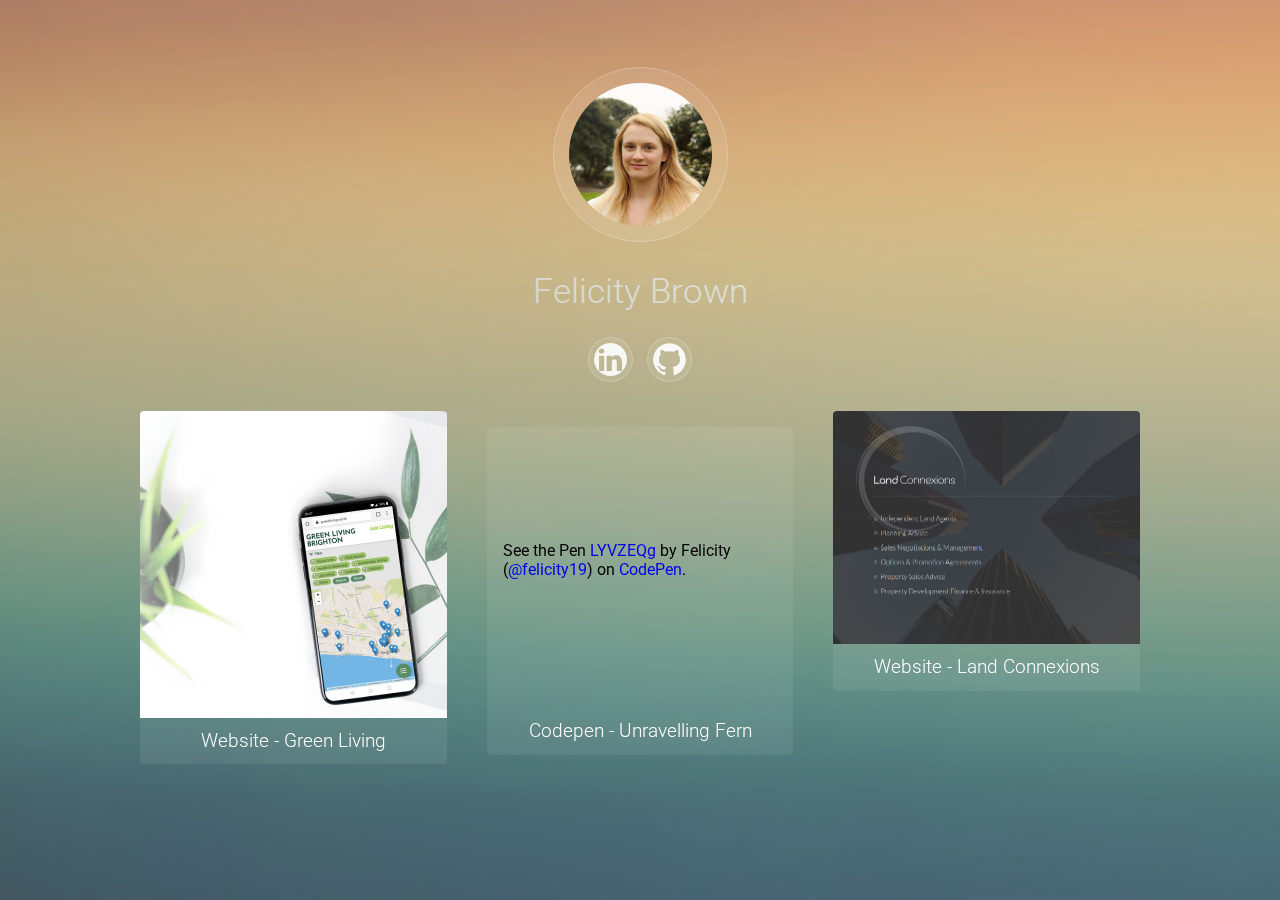
==== index.html @ b1ffee3f "first commit" ====
<!DOCTYPE html>
<html>
  <head>
    <title>Felicity Brown</title>
    <link rel="stylesheet" href="style.css">
    <link href="https://fonts.googleapis.com/css?family=Roboto:100,300,400&display=swap" rel="stylesheet">  
    <meta name="viewport" content="width=device-width, initial-scale=1.0, maximum-scale=1.0, user-scalable=no"/>

  </head>
  <body>
      <div id="background"></div>
      <div id="container">
        <header class="header">
          <span class="profilepicture">
            <img src="media/felicity1.jpg">
          </span>  
          <h1>Felicity Brown</h1>
          <ul class="icons">
            <li><a href="https://www.linkedin.com/in/felicity-brown-fb19/"><img src="media/linkedin.svg"></a></li>
            <li><a href="https://github.com/FelicityBrown"><img src="media/github.svg"></a></li>
          </ul>
      </header>
      <section class="main">
        <section class="thumbnails">
          <div>
            <a href="https://greenliving.earth/">
              <div class="card">
                <img src="media/greenliving.jpeg">
                <h3>Website - Green Living</h3>
              </div>
            </a>
          </div>
          <div>
            <div class="card">
              <p class="codepen" data-height="500" data-theme-id="dark" data-default-tab="result" data-user="felicity19" data-slug-hash="LYVZEQg" style="height: 265px; box-sizing: border-box; display: flex; align-items: center; justify-content: center; border: 0; margin: 1em 0; padding: 1em;" data-pen-title="LYVZEQg">
                <span>See the Pen <a href="https://codepen.io/felicity19/pen/LYVZEQg">
                LYVZEQg</a> by Felicity  (<a href="https://codepen.io/felicity19">@felicity19</a>)
                on <a href="https://codepen.io">CodePen</a>.</span>
              </p>
              <script async src="https://static.codepen.io/assets/embed/ei.js"></script>
              <a href="https://codepen.io/felicity19/pen/LYVZEQg">
                <h3>Codepen - Unravelling Fern</h3>
              </a>
            </div>
          </div>
          <div>
            <a href="https://landconnexions.co.uk/">
              <div class="card">
                <img src="media/landconnexions.jpeg">
                <h3>Website - Land Connexions</h3>
              </div>
            </a>
          </div>
        </section>
      </section>  

      </div> 
  </body>
</html>
---- style.css ----
html {
    box-sizing: border-box;
    height: 100%;
  }
  *,
  *:before,
  *:after {
    box-sizing: inherit;
  }

body {
    font-family: 'Roboto', sans-serif;
    background: darkgoldenrod;
}

#background { 
    background-image: url(media/water3.jpg);
    background-size: cover;
    /* background-position: 0 25%; */
    height: 100vh;
    width: 100%;
    position: fixed;
    top: 0;
    left: 0;
    opacity: 0.7;
}

#container {
    margin: 0 auto;
    max-width: 1000px;
}

.profilepicture {
    margin: 10px;
}

.profilepicture img {
    margin: 0 auto;
    margin-top: 40px;
    height: 175px;
    border-radius: 100%;
    display: block;
    opacity: 0.95;
    padding: 15px;
    border: solid 1px rgba(255, 255, 255, 0.25);
    background-color:rgba(255, 255, 255, 0.095);
}

h1 {
    color: white;
    min-height: 40px;
    display: block;
    text-align: center;
    font-size: 35px;
    font-weight: 300;
    margin: 10px;
}

ul.icons {
    cursor: pointer;
    list-style: none;
    padding-left: 0;
    text-align: center;
    margin: 20px;
}

ul.icons li {
    display: inline-block;
}

ul.icons img {
    height: 45px;
    border-radius: 100%;
    border: solid 1px rgba(255, 255, 255, 0.25);
    background-color:rgba(255, 255, 255, 0.095);
    padding: 5px;
    margin: 5px;
    opacity: 0.9;
}

.main {
    display: block;
}

.thumbnails {
    display: flex;
    flex-direction: row;
    position: relative;
    margin: 0 0 40px -40px;
}

.thumbnails > div {
    margin-left: 40px;
    width: 33.3%;
}

.thumbnails .card {
    border-radius: 4px;
    background-color: rgba(255, 255, 255, 0.075);
}

.thumbnails .card:hover {
    background-color:rgba(255, 255, 255, 0.25);
    box-shadow: inset 0 0 0 1px rgba(255, 255, 255, 0.25), 0 0 0.5em 0 #FF6382;
    cursor: pointer;
}

.thumbnails img {
    width: 100%;
    border-top-left-radius: 4px;
    border-top-right-radius: 4px; 
    vertical-align: bottom;
}

.thumbnails iframe {
    border-top-left-radius: 4px;
    border-top-right-radius: 4px;   
}

.thumbnails h3 {
    color: #ffffff;
    font-weight: 300;
    line-height: 2.5;
    margin: 0;
    text-align: center;
}

.thumbnails a {
    text-decoration: none;
}

.embed-footer {
    background: rgba(0,0,0,0.075);
}

@media only screen and (max-width: 1100px) {
    #background {
        /* background-position: 0 0; */
    }
}

@media only screen and (max-width: 480px) {
    .thumbnails {
        display: block;
        margin: 0;
    }
    .thumbnails > div {
        width: 100%;
        padding: 20px;
        margin: 0;
    }
}
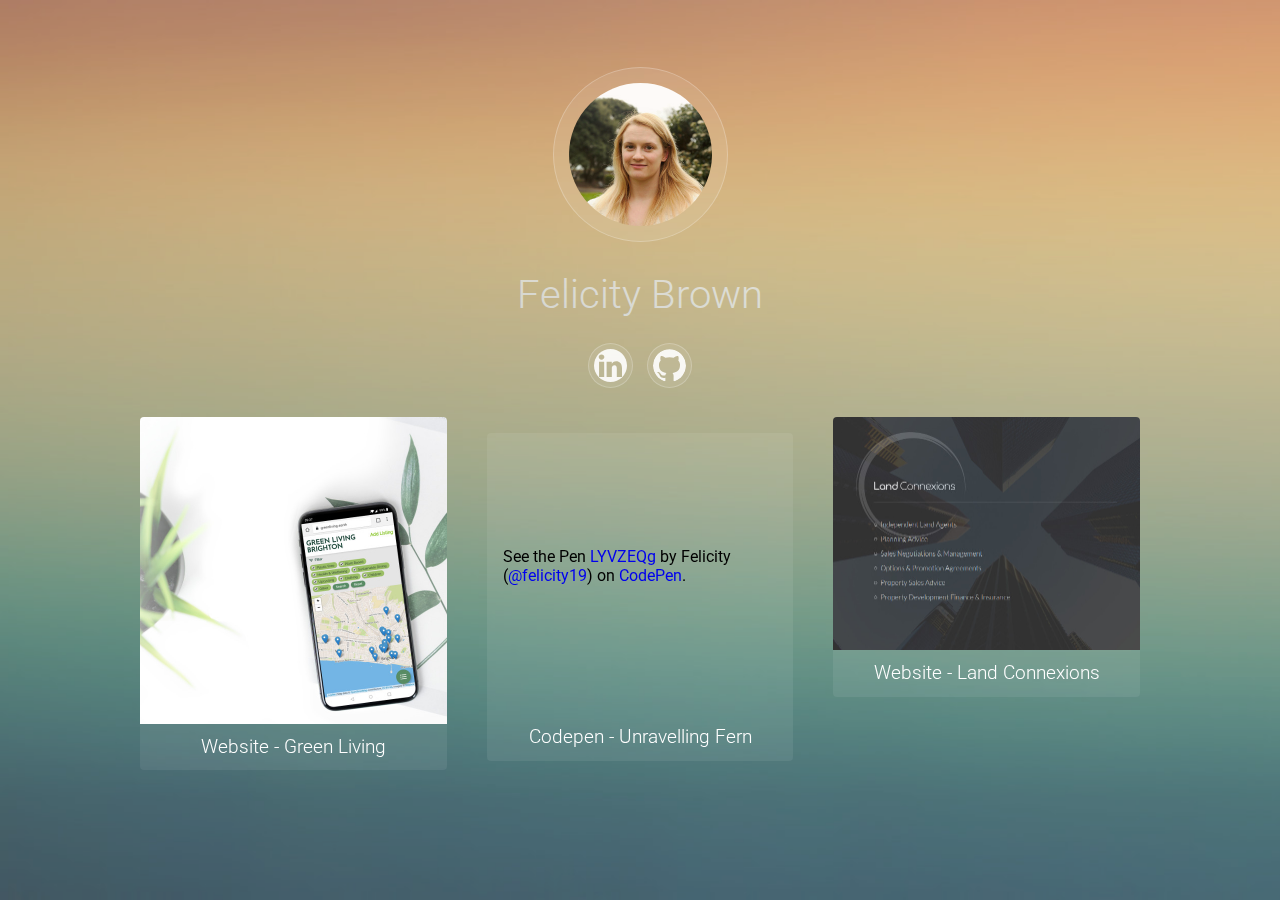
==== commit f598605c: "meta description added" ====
--- a/index.html
+++ b/index.html
@@ -5,6 +5,7 @@
     <link rel="stylesheet" href="style.css">
     <link href="https://fonts.googleapis.com/css?family=Roboto:100,300,400&display=swap" rel="stylesheet">  
     <meta name="viewport" content="width=device-width, initial-scale=1.0, maximum-scale=1.0, user-scalable=no"/>
+    <meta name="description" content="A collection of my recent coding projects."/>
 
   </head>
   <body>
--- a/style.css
+++ b/style.css
@@ -51,7 +51,7 @@
     min-height: 40px;
     display: block;
     text-align: center;
-    font-size: 35px;
+    font-size: 40px;
     font-weight: 300;
     margin: 10px;
 }
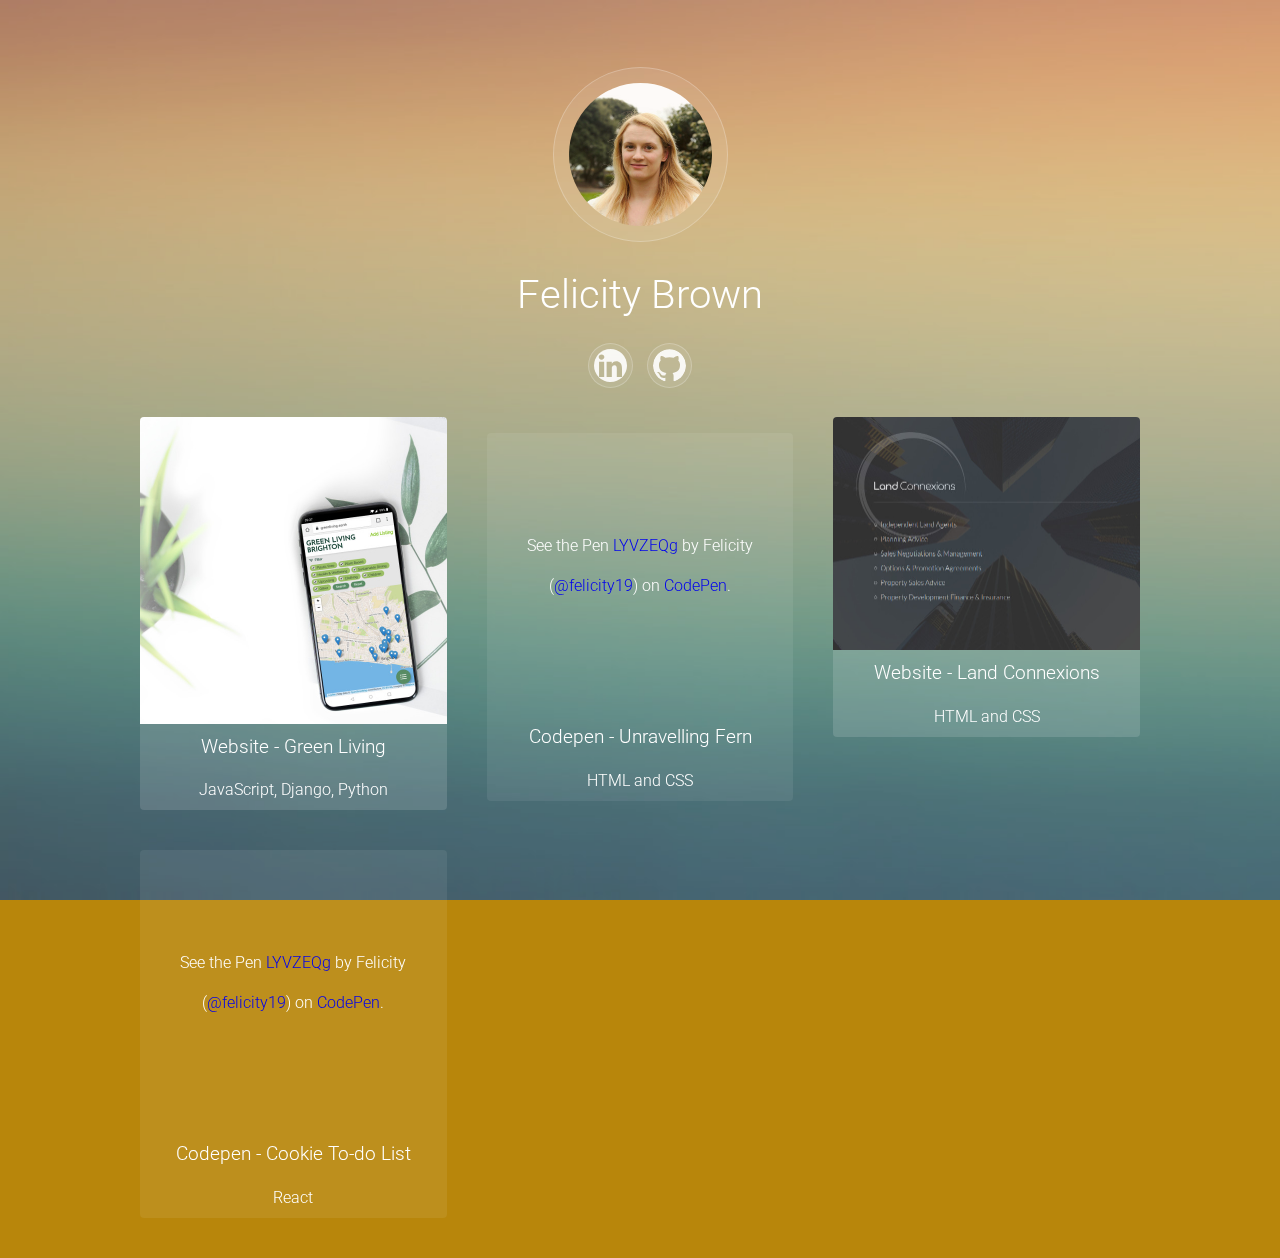
==== commit 34785b49: "New card added - Codepen React Cookie To-do List" ====
--- a/index.html
+++ b/index.html
@@ -23,15 +23,33 @@
       </header>
       <section class="main">
         <section class="thumbnails">
-          <div>
-            <a href="https://greenliving.earth/">
-              <div class="card">
-                <img src="media/greenliving.jpeg">
-                <h3>Website - Green Living</h3>
-              </div>
-            </a>
+
+          <div class="column">
+            <div class="card">
+              <a href="https://greenliving.earth/">
+                <div class="card">
+                  <img src="media/greenliving.jpeg">
+                  <h3>Website - Green Living</h3>
+                  <p>JavaScript, Django, Python</p>
+                </div>
+              </a>
+            </div>
+
+            <div class="card">
+              <p class="codepen" data-height="350" data-theme-id="dark" data-default-tab="result" data-user="felicity19" data-slug-hash="gOaWxgd" style="height: 265px; box-sizing: border-box; display: flex; align-items: center; justify-content: center; border: 0; margin: 1em 0; padding: 1em;" data-pen-title="gOaWxgd">
+                <span>See the Pen <a href="https://codepen.io/felicity19/pen/gOaWxgd">
+                LYVZEQg</a> by Felicity  (<a href="https://codepen.io/felicity19">@felicity19</a>)
+                on <a href="https://codepen.io">CodePen</a>.</span>
+              </p>
+              <script async src="https://static.codepen.io/assets/embed/ei.js"></script>
+              <a href="https://codepen.io/felicity19/pen/gOaWxgd">
+                <h3>Codepen - Cookie To-do List</h3>
+                <p>React</p>
+              </a>
+            </div>
           </div>
-          <div>
+
+          <div class="column">
             <div class="card">
               <p class="codepen" data-height="500" data-theme-id="dark" data-default-tab="result" data-user="felicity19" data-slug-hash="LYVZEQg" style="height: 265px; box-sizing: border-box; display: flex; align-items: center; justify-content: center; border: 0; margin: 1em 0; padding: 1em;" data-pen-title="LYVZEQg">
                 <span>See the Pen <a href="https://codepen.io/felicity19/pen/LYVZEQg">
@@ -41,17 +59,24 @@
               <script async src="https://static.codepen.io/assets/embed/ei.js"></script>
               <a href="https://codepen.io/felicity19/pen/LYVZEQg">
                 <h3>Codepen - Unravelling Fern</h3>
+                <p>HTML and CSS</p>
               </a>
             </div>
-          </div>
-          <div>
-            <a href="https://landconnexions.co.uk/">
-              <div class="card">
-                <img src="media/landconnexions.jpeg">
-                <h3>Website - Land Connexions</h3>
-              </div>
-            </a>
-          </div>
+          </div> 
+
+          <div class="column">
+            <div class="card">
+              <a href="https://landconnexions.co.uk/">
+                <div class="card">
+                  <img src="media/landconnexions.jpeg">
+                  <h3>Website - Land Connexions</h3>
+                  <p>HTML and CSS</p>
+                </div>
+              </a>
+            </div>
+          </div>  
+
+        </div>
         </section>
       </section>  
 
--- a/style.css
+++ b/style.css
@@ -28,6 +28,7 @@
 #container {
     margin: 0 auto;
     max-width: 1000px;
+    position: relative;
 }
 
 .profilepicture {
@@ -97,6 +98,7 @@
 .thumbnails .card {
     border-radius: 4px;
     background-color: rgba(255, 255, 255, 0.075);
+    margin-bottom: 40px;
 }
 
 .thumbnails .card:hover {
@@ -125,6 +127,14 @@
     text-align: center;
 }
 
+.thumbnails p {
+    color: #ffffff;
+    font-weight: 300;
+    line-height: 2.5;
+    margin: 0;
+    text-align: center;  
+}
+
 .thumbnails a {
     text-decoration: none;
 }
@@ -149,4 +159,8 @@
         padding: 20px;
         margin: 0;
     }
+
+    .thumbnails .column {
+        padding: 0px 20px 0px 20px;
+    }
 }
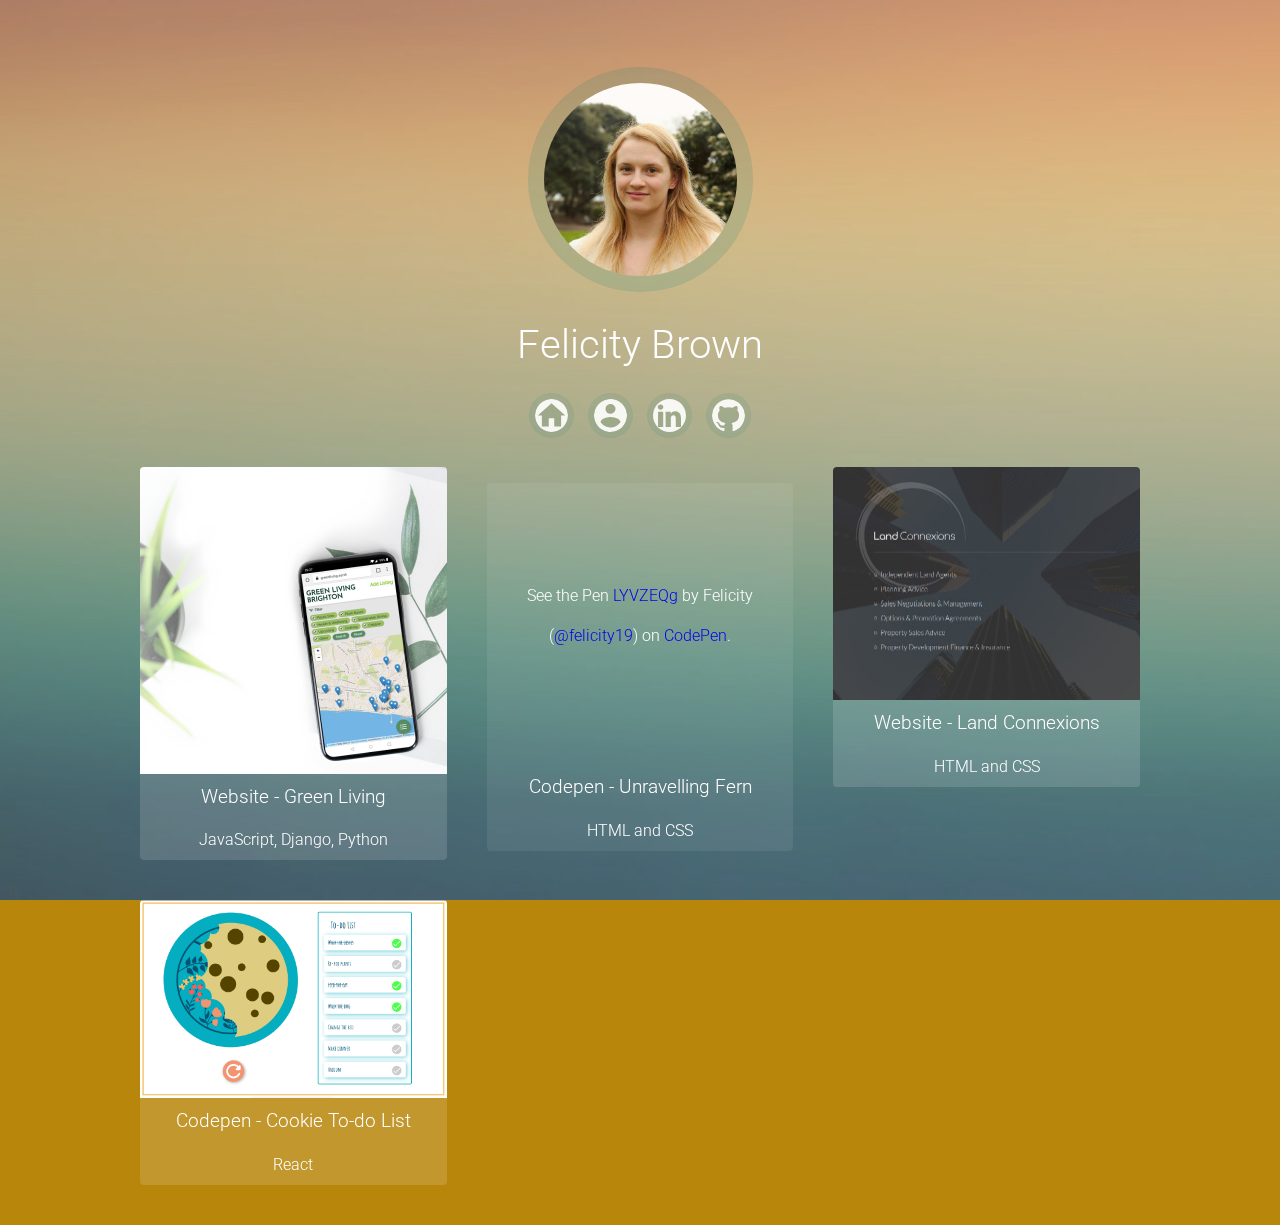
==== commit f14132b3: "About me page" ====
--- a/index.html
+++ b/index.html
@@ -17,8 +17,10 @@
           </span>  
           <h1>Felicity Brown</h1>
           <ul class="icons">
-            <li><a href="https://www.linkedin.com/in/felicity-brown-fb19/"><img src="media/linkedin.svg"></a></li>
-            <li><a href="https://github.com/FelicityBrown"><img src="media/github.svg"></a></li>
+            <li><a title="Home" href="/"><img src="media/home-24px.svg"></a></li>
+            <li><a title="About me" href="aboutme.html"><img src="media/aboutmeicon.svg"></a></li>
+            <li><a title="LinkedIn" href="https://www.linkedin.com/in/felicity-brown-fb19/"><img src="media/linkedin.svg"></a></li>
+            <li><a title="GitHub" href="https://github.com/FelicityBrown"><img src="media/github.svg"></a></li>
           </ul>
       </header>
       <section class="main">
@@ -36,17 +38,15 @@
             </div>
 
             <div class="card">
-              <p class="codepen" data-height="350" data-theme-id="dark" data-default-tab="result" data-user="felicity19" data-slug-hash="gOaWxgd" style="height: 265px; box-sizing: border-box; display: flex; align-items: center; justify-content: center; border: 0; margin: 1em 0; padding: 1em;" data-pen-title="gOaWxgd">
-                <span>See the Pen <a href="https://codepen.io/felicity19/pen/gOaWxgd">
-                LYVZEQg</a> by Felicity  (<a href="https://codepen.io/felicity19">@felicity19</a>)
-                on <a href="https://codepen.io">CodePen</a>.</span>
-              </p>
-              <script async src="https://static.codepen.io/assets/embed/ei.js"></script>
               <a href="https://codepen.io/felicity19/pen/gOaWxgd">
-                <h3>Codepen - Cookie To-do List</h3>
-                <p>React</p>
+                <div class="card">
+                  <img src="media/reactcookieprintscreen.png">
+                  <h3>Codepen - Cookie To-do List</h3>
+                  <p>React</p>
+                </div>
               </a>
             </div>
+
           </div>
 
           <div class="column">
--- a/style.css
+++ b/style.css
@@ -38,13 +38,13 @@
 .profilepicture img {
     margin: 0 auto;
     margin-top: 40px;
-    height: 175px;
+    height: 225px;
     border-radius: 100%;
     display: block;
     opacity: 0.95;
     padding: 15px;
-    border: solid 1px rgba(255, 255, 255, 0.25);
-    background-color:rgba(255, 255, 255, 0.095);
+    border: solid 1px rgba(2, 132, 123, 0.025);
+    background-color: rgba(2, 132, 123, 0.15);
 }
 
 h1 {
@@ -72,8 +72,8 @@
 ul.icons img {
     height: 45px;
     border-radius: 100%;
-    border: solid 1px rgba(255, 255, 255, 0.25);
-    background-color:rgba(255, 255, 255, 0.095);
+    border: solid 1px rgba(2, 132, 123, 0.03);
+    background-color: rgba(2, 132, 123, 0.1);
     padding: 5px;
     margin: 5px;
     opacity: 0.9;
@@ -103,7 +103,7 @@
 
 .thumbnails .card:hover {
     background-color:rgba(255, 255, 255, 0.25);
-    box-shadow: inset 0 0 0 1px rgba(255, 255, 255, 0.25), 0 0 0.5em 0 #FF6382;
+    box-shadow: inset 0 0 0 3px rgba(255, 255, 255, 0.25), 0 0 0.5em 0 rgb(2, 201, 187);
     cursor: pointer;
 }
 
@@ -143,6 +143,35 @@
     background: rgba(0,0,0,0.075);
 }
 
+#aboutmeparagraph {
+    box-shadow: inset 0 0 0 3px rgba(255, 255, 255, 0.2), 0 0 0.5em 0 rgb(90, 179, 173);
+    border-radius: 5px;
+    background-color: rgba(2, 132, 123, 0.5);
+    width: 1000px;
+    margin: 0 auto 50px;
+    padding: 20px;
+}
+
+#aboutmeparagraph p {
+    color: white;
+    display: block;
+    margin: 10px;
+    font-weight: 300;
+    line-height: 2.5;
+}
+
+#aboutmeparagraph a {
+    color: white;
+}
+
+#aboutmeparagraph h3 {
+    color: white;
+    display: block;
+    margin: 10px;
+    font-weight: 300;
+    text-decoration: underline;
+}
+
 @media only screen and (max-width: 1100px) {
     #background {
         /* background-position: 0 0; */
@@ -163,4 +192,17 @@
     .thumbnails .column {
         padding: 0px 20px 0px 20px;
     }
-}
+    .thumbnails p {
+        color: #ffffff;
+        font-weight: 300;
+        line-height: 2.5;
+        margin: 0;
+        text-align: center; 
+    }
+
+    #aboutmeparagraph {
+        width: auto;
+        padding: 20px;
+        margin: 0 20px;
+        box-shadow: inset 0 0 0 0px rgba(255, 255, 255, 0.2), 0 0 0.5em 0 rgb(90, 179, 173);
+    }
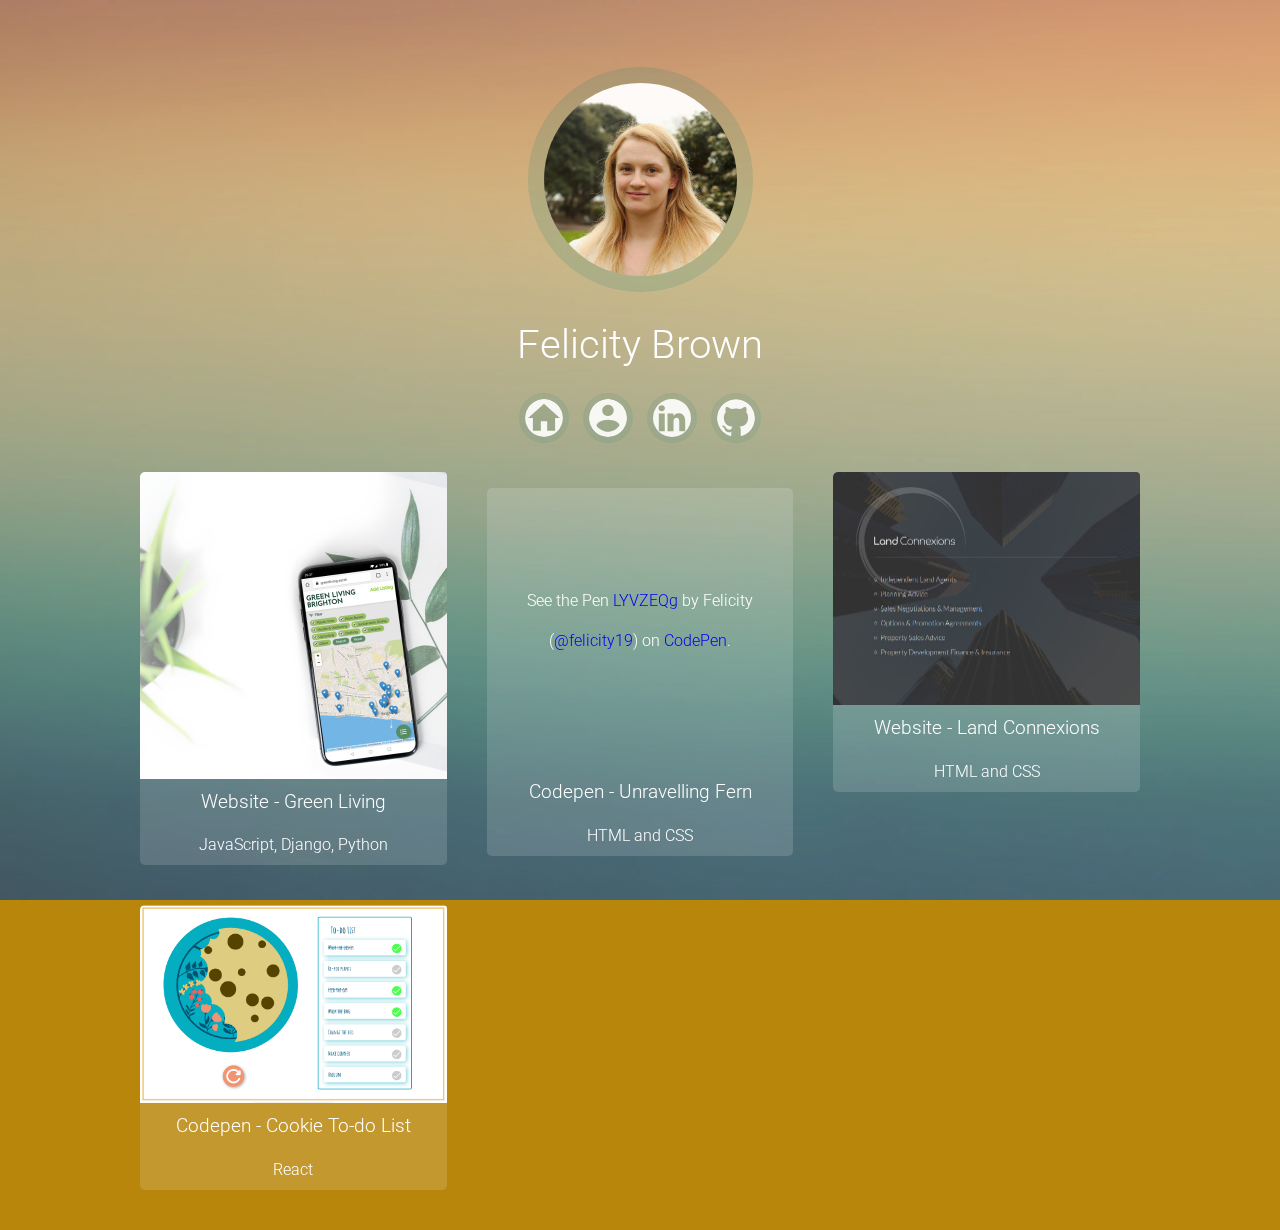
==== commit 3b33e03e: "Clickable project description boxes using JavaSCript" ====
--- a/index.html
+++ b/index.html
@@ -28,58 +28,80 @@
 
           <div class="column">
             <div class="card">
-              <a href="https://greenliving.earth/">
-                <div class="card">
-                  <img src="media/greenliving.jpeg">
-                  <h3>Website - Green Living</h3>
-                  <p>JavaScript, Django, Python</p>
+                <div class="popup" onclick="myFunction('myPopupGL')">
+                    <img src="media/greenliving.jpeg">
+                    <h3>Website - Green Living</h3>
+                    <p>JavaScript, Django, Python</p>
+                  <div class="popupcontainer" id="myPopupGL"><div class="popuptext"> 
+                    <h2>Green Living Website</h2>
+                    <h3><a href="https://greenliving.earth/">https://greenliving.earth/</a></h3>
+                    <p>Whilst learning design and web development, to expand my knowledge and skills I have focused on producing a practical and useful website (https://greenliving.earth/). Through developing this site I have focused on producing a user friendly and intuitive experience. This has been achieved through a cohesive colour scheme to reflect the environmental ethos and through attention to typography and white space of the site to create the perception of minimalism and professionalism. </p>
+                    <p>To make the experience of the site engaging I have concentrated on user interaction through the use of JavaScript. This ensures that the user can navigate quickly around the site. As a site that is used on the go it was important to create a responsive layout, for use on all mobile devices and browsers. The constraints of adapting the site for smaller screens required me to implement techniques such modifying font-sizes and toggling layers for the map and directory views. Whilst developing this I have also considered how people use touch-screen devices and how this needs to be reflected in the design. This is shown in aspects such as the ‘pinch and zoom’ function on the map, and scrolling through the list of places.</p>
+                    <p>The technologies I have used so far on the back-end are Python and Django with a Model View Controller (MVC) approach. The custom Content Management System (CMS) I built ensures that the site is easy to maintain and expand. This will allow me to further expand the website to other areas of the country, in time, and create an Android and iOS app using the Application Programming Interface (API).</p>
+                    <p>As part of marketing for the site I have created social media accounts to engage users visually. Through this I have expanded my photo editing and graphic design skills, using both Inkscape and GNU Image Manipulation Program (equivalent to Illustrator/Sketch and Photoshop respectively).  An example of using these can be seen in my Eco Advent calendar on Instagram, whereby I sourced and edited stock photography in a cohesive style that compliment the website. Vector tools such as Inkscape have also been beneficial in my projects for drawing icons and logos so that they are scalable to any size, whether on high resolution screens or printed.</p>
+                    </div>
+                  </div>
                 </div>
-              </a>
             </div>
 
             <div class="card">
-              <a href="https://codepen.io/felicity19/pen/gOaWxgd">
-                <div class="card">
+              <div class="popup" onclick="myFunction('myPopupCookie')">
                   <img src="media/reactcookieprintscreen.png">
                   <h3>Codepen - Cookie To-do List</h3>
                   <p>React</p>
+                <div class="popupcontainer" id="myPopupCookie"><div class="popuptext"> 
+                  <h2>React Cookie To-do List</h2>
+                  <h3><a href="https://codepen.io/felicity19/pen/gOaWxgd">Codepen React Cookie To-do List</a></h3>
+                  <p>Test</p>
+                  </div>
                 </div>
-              </a>
+              </div>
             </div>
 
-          </div>
+        </div>
+
+            <div class="column">
+              <div class="card">
+                <p class="codepen" data-height="500" data-theme-id="dark" data-default-tab="result" data-user="felicity19" data-slug-hash="LYVZEQg" style="height: 265px; box-sizing: border-box; display: flex; align-items: center; justify-content: center; border: 0; margin: 1em 0; padding: 1em;" data-pen-title="LYVZEQg">
+                  <span>See the Pen <a href="https://codepen.io/felicity19/pen/LYVZEQg">
+                  LYVZEQg</a> by Felicity  (<a href="https://codepen.io/felicity19">@felicity19</a>)
+                  on <a href="https://codepen.io">CodePen</a>.</span>
+                </p>
+                <script async src="https://static.codepen.io/assets/embed/ei.js"></script>
+                <div class="popup" onclick="myFunction('myPopupFern')">
+                  <h3>Codepen - Unravelling Fern</h3>
+                  <p>HTML and CSS</p>
+                <div class="popupcontainer" id="myPopupFern"><div class="popuptext">
+                  <h2>React Cookie To-do List</h2>
+                  <h3><a href="https://codepen.io/felicity19/pen/LYVZEQg">Codepen Unravelling Fern</a></h3>
+                  <p>Test</p>
+                  </div>
+                </div>
+              </div>
+              </div>
+            </div> 
 
           <div class="column">
             <div class="card">
-              <p class="codepen" data-height="500" data-theme-id="dark" data-default-tab="result" data-user="felicity19" data-slug-hash="LYVZEQg" style="height: 265px; box-sizing: border-box; display: flex; align-items: center; justify-content: center; border: 0; margin: 1em 0; padding: 1em;" data-pen-title="LYVZEQg">
-                <span>See the Pen <a href="https://codepen.io/felicity19/pen/LYVZEQg">
-                LYVZEQg</a> by Felicity  (<a href="https://codepen.io/felicity19">@felicity19</a>)
-                on <a href="https://codepen.io">CodePen</a>.</span>
-              </p>
-              <script async src="https://static.codepen.io/assets/embed/ei.js"></script>
-              <a href="https://codepen.io/felicity19/pen/LYVZEQg">
-                <h3>Codepen - Unravelling Fern</h3>
-                <p>HTML and CSS</p>
-              </a>
-            </div>
-          </div> 
-
-          <div class="column">
-            <div class="card">
-              <a href="https://landconnexions.co.uk/">
-                <div class="card">
-                  <img src="media/landconnexions.jpeg">
-                  <h3>Website - Land Connexions</h3>
-                  <p>HTML and CSS</p>
-                </div>
-              </a>
-            </div>
-          </div>  
-
-        </div>
+              <div class="popup" onclick="myFunction('myPopupLC')">
+                    <img src="media/landconnexions.jpeg">
+                    <h3>Website - Land Connexions</h3>
+                    <p>HTML and CSS</p>
+                  <div class="popupcontainer" id="myPopupLC"><div class="popuptext"> 
+                    <h2>Land Connexions</h2>
+                    <h3><a href="https://landconnexions.co.uk/">https://landconnexions.co.uk/</a></h3>
+                    <p>Test</p>
+                    </div>
+                  </div>
+              </div>
+            </div>  
+          </div>
         </section>
       </section>  
 
       </div> 
+
+      <script type="text/javascript" src="index.js"></script> 
+
   </body>
 </html>--- a/style.css
+++ b/style.css
@@ -70,7 +70,7 @@
 }
 
 ul.icons img {
-    height: 45px;
+    height: 50px;
     border-radius: 100%;
     border: solid 1px rgba(2, 132, 123, 0.03);
     background-color: rgba(2, 132, 123, 0.1);
@@ -96,8 +96,8 @@
 }
 
 .thumbnails .card {
-    border-radius: 4px;
-    background-color: rgba(255, 255, 255, 0.075);
+    border-radius: 5px;
+    background-color: rgba(255, 255, 255, 0.15);
     margin-bottom: 40px;
 }
 
@@ -109,7 +109,7 @@
 
 .thumbnails img {
     width: 100%;
-    border-top-left-radius: 4px;
+    border-top-left-radius: 5px;
     border-top-right-radius: 4px; 
     vertical-align: bottom;
 }
@@ -149,15 +149,20 @@
     background-color: rgba(2, 132, 123, 0.5);
     width: 1000px;
     margin: 0 auto 50px;
-    padding: 20px;
+    padding: 55px;
 }
 
 #aboutmeparagraph p {
     color: white;
     display: block;
-    margin: 10px;
     font-weight: 300;
     line-height: 2.5;
+    margin: 0;
+    padding-bottom: 35px;
+}
+
+#aboutmeparagraph p:last-child {
+    padding-bottom: 0;
 }
 
 #aboutmeparagraph a {
@@ -167,10 +172,88 @@
 #aboutmeparagraph h3 {
     color: white;
     display: block;
-    margin: 10px;
     font-weight: 300;
     text-decoration: underline;
-}
+    margin: 0;
+    padding-bottom: 35px;
+}
+
+
+
+
+.popup {
+    position: relative;
+    display: inline-block;
+    cursor: pointer;
+    width: 100%;
+  }
+  
+  .popup .popuptext {
+    width: 1000px;
+    Height: 600px;
+    color: #fff;
+    display: block;
+    border-radius: 5px;
+    background-color: rgba(2, 132, 123);
+    margin: -300px auto;
+    padding: 55px;
+    overflow-y: auto;
+  }
+
+  .popup .popuptext p{
+    text-align: left;
+    padding-bottom: 35px;
+  }
+
+  .popup .popuptext h2{
+    text-align: left;
+    padding: 10px 0 5px 0;
+    margin: 0px;
+  }
+
+  .popup .popuptext h3{
+    text-align: left;
+    text-decoration: underline;
+    padding-bottom: 35px;
+  }
+
+  .popup .popuptext a{
+    text-align: left;
+    color: #fff; 
+  }
+
+  .popupcontainer {
+      visibility: hidden;
+      width: 100%;
+      height: 100%;
+      position: fixed;
+      background-color: rgba(0, 0, 0, 0.75);
+      top: 0;
+      left: 0;
+      z-index: 1;
+      padding-top: 50vh;
+  }
+  
+  /* Toggle this class when clicking on the popup container (hide and show the popup) */
+  .popup .show {
+    visibility: visible;
+    -webkit-animation: fadeIn 1s;
+    animation: fadeIn 1s
+  }
+  
+  /* Add animation (fade in the popup) */
+  @-webkit-keyframes fadeIn {
+    from {opacity: 0;}
+    to {opacity: 1;}
+  }
+  
+  @keyframes fadeIn {
+    from {opacity: 0;}
+    to {opacity:1 ;}
+  }
+
+
+
 
 @media only screen and (max-width: 1100px) {
     #background {
@@ -199,10 +282,11 @@
         margin: 0;
         text-align: center; 
     }
-
     #aboutmeparagraph {
         width: auto;
         padding: 20px;
         margin: 0 20px;
         box-shadow: inset 0 0 0 0px rgba(255, 255, 255, 0.2), 0 0 0.5em 0 rgb(90, 179, 173);
     }
+
+
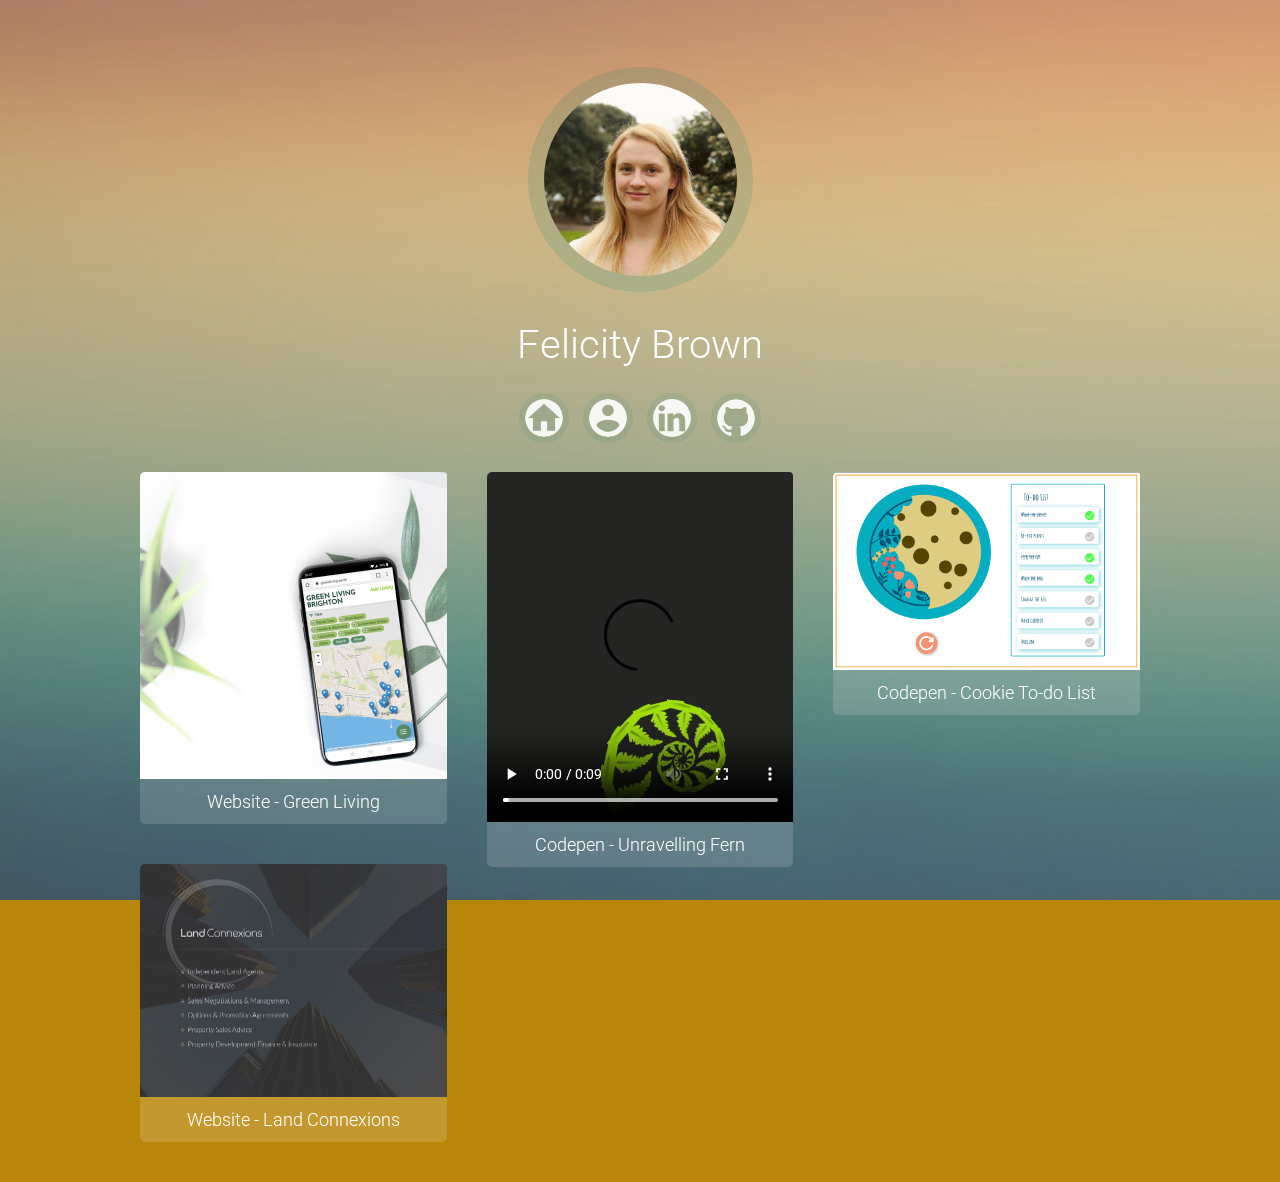
==== commit e2e8972d: "Pop up project descriptions for both desktop/laptop and mobile view configured and descriptions adde" ====
--- a/index.html
+++ b/index.html
@@ -26,76 +26,95 @@
       <section class="main">
         <section class="thumbnails">
 
+          <!-- Column 1 -->
           <div class="column">
             <div class="card">
                 <div class="popup" onclick="myFunction('myPopupGL')">
                     <img src="media/greenliving.jpeg">
                     <h3>Website - Green Living</h3>
-                    <p>JavaScript, Django, Python</p>
-                  <div class="popupcontainer" id="myPopupGL"><div class="popuptext"> 
-                    <h2>Green Living Website</h2>
-                    <h3><a href="https://greenliving.earth/">https://greenliving.earth/</a></h3>
-                    <p>Whilst learning design and web development, to expand my knowledge and skills I have focused on producing a practical and useful website (https://greenliving.earth/). Through developing this site I have focused on producing a user friendly and intuitive experience. This has been achieved through a cohesive colour scheme to reflect the environmental ethos and through attention to typography and white space of the site to create the perception of minimalism and professionalism. </p>
-                    <p>To make the experience of the site engaging I have concentrated on user interaction through the use of JavaScript. This ensures that the user can navigate quickly around the site. As a site that is used on the go it was important to create a responsive layout, for use on all mobile devices and browsers. The constraints of adapting the site for smaller screens required me to implement techniques such modifying font-sizes and toggling layers for the map and directory views. Whilst developing this I have also considered how people use touch-screen devices and how this needs to be reflected in the design. This is shown in aspects such as the ‘pinch and zoom’ function on the map, and scrolling through the list of places.</p>
-                    <p>The technologies I have used so far on the back-end are Python and Django with a Model View Controller (MVC) approach. The custom Content Management System (CMS) I built ensures that the site is easy to maintain and expand. This will allow me to further expand the website to other areas of the country, in time, and create an Android and iOS app using the Application Programming Interface (API).</p>
-                    <p>As part of marketing for the site I have created social media accounts to engage users visually. Through this I have expanded my photo editing and graphic design skills, using both Inkscape and GNU Image Manipulation Program (equivalent to Illustrator/Sketch and Photoshop respectively).  An example of using these can be seen in my Eco Advent calendar on Instagram, whereby I sourced and edited stock photography in a cohesive style that compliment the website. Vector tools such as Inkscape have also been beneficial in my projects for drawing icons and logos so that they are scalable to any size, whether on high resolution screens or printed.</p>
+                  <div class="popupcontainer" id="myPopupGL">
+                    <div class="popuptext"> 
+                      <img class="exit" src="media/cancel-24px.svg">
+                      <div class="popupmaintext">
+                        <h2>Green Living Website</h2>
+                        <h3><a href="https://greenliving.earth/">https://greenliving.earth/</a></h3>
+                        <p>Whilst learning design and web development, to expand my knowledge and skills I have focused on producing this Green Living website. I came up with the project whilst considering the barriers people may face when trying live a more sustainable life. Whilst developing this site I focused on producing a practical and useful website, all whilst learning further about different coding languages and design.</p>
+                        <p>To make the experience of the site engaging I have concentrated on user interaction through the use of JavaScript. This ensures that the user can navigate quickly around the site. As a site that is used on the go it was important to create a responsive layout, for use on all mobile devices and browsers. The constraints of adapting the site for smaller screens required me to implement techniques such modifying font-sizes and toggling layers for the map and directory views. Whilst developing this I have also considered how people use touch-screen devices and how this needs to be reflected in the design. This is shown in aspects such as the ‘pinch and zoom’ function on the map, and scrolling through the list of places.</p>
+                        <p>The technologies I have used so far on the back-end are Python and Django with a Model View Controller (MVC) approach. The custom Content Management System (CMS) I built ensures that the site is easy to maintain and expand. This will allow me to further expand the website to other areas of the country, in time, and create an Android and iOS app using the Application Programming Interface (API).</p>
+                        <p>Through developing this site I have focused on producing a user friendly and intuitive experience. This has been achieved through a cohesive colour scheme to reflect the environmental ethos and through attention to typography and white space of the site to create the perception of minimalism and professionalism. </p>
+                        <p>As part of marketing for the site I have created social media accounts to engage users visually. Through this I have expanded my photo editing and graphic design skills, using both Inkscape and GNU Image Manipulation Program (equivalent to Illustrator/Sketch and Photoshop respectively).  An example of using these can be seen in my Eco Advent calendar on Instagram, whereby I sourced and edited stock photography in a cohesive style that compliment the website. Vector tools such as Inkscape have also been beneficial in my projects for drawing icons and logos so that they are scalable to any size, whether on high resolution screens or printed.</p>
+                        <p>I have thoroughly enjoyed developing this website as it has been a way to combine both my passion for the environment and take charge of my learning, providing a real usable platform that I am able to continue to expand and adapt. Whilst developing this site and social media I have also really valued the opportunities it has provided to release my creativity and work on designing a site that I am proud of.</p>  
+                      </div>
                     </div>
                   </div>
                 </div>
             </div>
 
+                <div class="card">
+                  <div class="popup" onclick="myFunction('myPopupLC')">
+                        <img src="media/landconnexions.jpeg">
+                        <h3>Website - Land Connexions</h3>
+                      <div class="popupcontainer" id="myPopupLC">
+                        <div class="popuptext"> 
+                          <img class="exit" src="media/cancel-24px.svg">
+                          <div class="popupmaintext">
+                            <h2>Land Connexions</h2>
+                            <h3><a href="https://landconnexions.co.uk/">https://landconnexions.co.uk/</a></h3>
+                            <p>Land Connexions is a site that I was requested to create for a small start-up Business. Currently it is a simple, yet sophisticated, holding page reflecting the company’s pre-existing branding, until further content is provided.</p>
+                            <p>This project has allowed me to develop skills with working with a client. Discussing their ideas and vision for the site, taking inspiration from their pre-existing business cards, and as well as allowing me to input my own creative ideas in order to provide a cohesive and unified website in-line with their branding.</p>
+                          </div>
+                        </div>
+                      </div>
+                  </div> 
+                </div>
+          </div>
+
+        <!-- Column 2 -->
+          <div class="column">
+            <div class="card">
+              <div class="popup" onclick="myFunction('myPopupFern')">
+                <video width="100%" controls autoplay loop="true">
+                  <source src="media/unravellingfern.mp4">
+                 </video>
+                <h3>Codepen - Unravelling Fern</h3>
+              <div class="popupcontainer" id="myPopupFern">
+                <div class="popuptext">
+                  <img class="exit" src="media/cancel-24px.svg">
+                  <div class="popupmaintext">
+                    <h2>Unravelling Fern</h2>
+                    <h3><a href="https://codepen.io/felicity19/pen/LYVZEQg">Codepen Unravelling Fern</a></h3>
+                    <p>Whilst expanding my knowledge and skills in web development I have regularly visited Codepen to explore others’ projects providing me with not only inspiration, but also allowing me to explore the latest design trends and how others’ have achieved their projects through reading their code.</p>
+                    <p>The idea behind my unravelling fern once again was from my passion for nature, combined with wanting to create a moving animation.</p>
+                    <p>The project intentionally does not include any JavaScript and was a way to explore the capabilities of pure CSS. Although the concept and execution of this was relatively straight-forward, using both HTML and CSS for the finished animation, I was able to explore and implement using keyframes, as well as working on the design aspect. Each segment of the fern is a child of the previous container which amplifies its parent’s movement.</p>
+                    <p>I was keen to create the fern unravelling as was particularly interested in how the mathematics of fractals that occur in nature.</p>
+                    <p>I feel that it brings another element to my page as the animation, with the green fern on the black background, is eye-catching and appealing.</p>
+                    <p>I have thoroughly enjoyed developing this website as it has been a way to combine both my passion for the environment and take charge of my learning, providing a real usable platform that I am able to continue to expand and adapt. Whilst developing this site I have also really valued the opportunity to release my creativity and work on designing a site that I am proud of.</p>              </div>
+                  </div>
+                </div>
+              </div>
+            </div>
+          </div> 
+
+          <!-- Column 3 -->
+          <div class="column">
             <div class="card">
               <div class="popup" onclick="myFunction('myPopupCookie')">
                   <img src="media/reactcookieprintscreen.png">
                   <h3>Codepen - Cookie To-do List</h3>
-                  <p>React</p>
-                <div class="popupcontainer" id="myPopupCookie"><div class="popuptext"> 
-                  <h2>React Cookie To-do List</h2>
-                  <h3><a href="https://codepen.io/felicity19/pen/gOaWxgd">Codepen React Cookie To-do List</a></h3>
-                  <p>Test</p>
+                <div class="popupcontainer" id="myPopupCookie">
+                  <div class="popuptext"> 
+                    <img class="exit" src="media/cancel-24px.svg">
+                    <div class="popupmaintext">
+                      <h2>React Cookie To-do List</h2>
+                      <h3><a href="https://codepen.io/felicity19/pen/gOaWxgd">Codepen React Cookie To-do List</a></h3>
+                      <p>Test</p>
+                    </div>
                   </div>
                 </div>
               </div>
             </div>
+         </div>
 
-        </div>
-
-            <div class="column">
-              <div class="card">
-                <p class="codepen" data-height="500" data-theme-id="dark" data-default-tab="result" data-user="felicity19" data-slug-hash="LYVZEQg" style="height: 265px; box-sizing: border-box; display: flex; align-items: center; justify-content: center; border: 0; margin: 1em 0; padding: 1em;" data-pen-title="LYVZEQg">
-                  <span>See the Pen <a href="https://codepen.io/felicity19/pen/LYVZEQg">
-                  LYVZEQg</a> by Felicity  (<a href="https://codepen.io/felicity19">@felicity19</a>)
-                  on <a href="https://codepen.io">CodePen</a>.</span>
-                </p>
-                <script async src="https://static.codepen.io/assets/embed/ei.js"></script>
-                <div class="popup" onclick="myFunction('myPopupFern')">
-                  <h3>Codepen - Unravelling Fern</h3>
-                  <p>HTML and CSS</p>
-                <div class="popupcontainer" id="myPopupFern"><div class="popuptext">
-                  <h2>React Cookie To-do List</h2>
-                  <h3><a href="https://codepen.io/felicity19/pen/LYVZEQg">Codepen Unravelling Fern</a></h3>
-                  <p>Test</p>
-                  </div>
-                </div>
-              </div>
-              </div>
-            </div> 
-
-          <div class="column">
-            <div class="card">
-              <div class="popup" onclick="myFunction('myPopupLC')">
-                    <img src="media/landconnexions.jpeg">
-                    <h3>Website - Land Connexions</h3>
-                    <p>HTML and CSS</p>
-                  <div class="popupcontainer" id="myPopupLC"><div class="popuptext"> 
-                    <h2>Land Connexions</h2>
-                    <h3><a href="https://landconnexions.co.uk/">https://landconnexions.co.uk/</a></h3>
-                    <p>Test</p>
-                    </div>
-                  </div>
-              </div>
-            </div>  
-          </div>
         </section>
       </section>  
 
--- a/style.css
+++ b/style.css
@@ -114,6 +114,13 @@
     vertical-align: bottom;
 }
 
+.thumbnails video {
+    width: 100%;
+    border-top-left-radius: 5px;
+    border-top-right-radius: 4px; 
+    vertical-align: bottom;
+}
+
 .thumbnails iframe {
     border-top-left-radius: 4px;
     border-top-right-radius: 4px;   
@@ -125,6 +132,7 @@
     line-height: 2.5;
     margin: 0;
     text-align: center;
+    font-size: 18px;
 }
 
 .thumbnails p {
@@ -132,12 +140,13 @@
     font-weight: 300;
     line-height: 2.5;
     margin: 0;
-    text-align: center;  
-}
-
-.thumbnails a {
-    text-decoration: none;
-}
+    text-align: center; 
+    font-size: 16px; 
+}
+
+/* .thumbnails a {
+    /* text-decoration: none; */
+} */
 
 .embed-footer {
     background: rgba(0,0,0,0.075);
@@ -159,6 +168,7 @@
     line-height: 2.5;
     margin: 0;
     padding-bottom: 35px;
+    font-size: 16px;
 }
 
 #aboutmeparagraph p:last-child {
@@ -167,6 +177,7 @@
 
 #aboutmeparagraph a {
     color: white;
+    font-size: 16px;
 }
 
 #aboutmeparagraph h3 {
@@ -176,10 +187,8 @@
     text-decoration: underline;
     margin: 0;
     padding-bottom: 35px;
-}
-
-
-
+    font-size: 18px;
+}
 
 .popup {
     position: relative;
@@ -196,30 +205,39 @@
     border-radius: 5px;
     background-color: rgba(2, 132, 123);
     margin: -300px auto;
+    position: relative;
+  }
+
+  .popupmaintext {
+    overflow-y: auto;
+    height: 100%;
     padding: 55px;
-    overflow-y: auto;
   }
 
   .popup .popuptext p{
     text-align: left;
     padding-bottom: 35px;
+    font-size: 16px;
   }
 
   .popup .popuptext h2{
     text-align: left;
     padding: 10px 0 5px 0;
     margin: 0px;
+    font-size: 22px;
   }
 
   .popup .popuptext h3{
     text-align: left;
     text-decoration: underline;
     padding-bottom: 35px;
+    font-size: 18px;
   }
 
   .popup .popuptext a{
     text-align: left;
     color: #fff; 
+    font-size: 18px;
   }
 
   .popupcontainer {
@@ -233,6 +251,17 @@
       z-index: 1;
       padding-top: 50vh;
   }
+
+  .popupcontainer img {
+      z-index: 1;
+      height: 50px;
+      width: 50px;
+      border-radius: 100%;
+      padding: 5px;
+      position: absolute;
+      top: 15px;
+      right: 15px;
+  }
   
   /* Toggle this class when clicking on the popup container (hide and show the popup) */
   .popup .show {
@@ -289,4 +318,36 @@
         box-shadow: inset 0 0 0 0px rgba(255, 255, 255, 0.2), 0 0 0.5em 0 rgb(90, 179, 173);
     }
 
-
+    .popup .popuptext {
+        width: 100%;
+        Height: 100%;
+        margin: 0;
+        font-size: 16px;
+      }
+
+    .popup .popuptext h2 {
+        padding-top: 10px;
+    }
+    
+    .popup .popuptext h2 {
+        font-size: 20px;
+    }
+
+    .popup .popuptext a {
+        font-size: 18px;
+    }
+
+    .popupmaintext {
+        padding: 30px;
+    }
+
+    .popupcontainer {
+        padding: 40px;
+    }
+
+    .popupcontainer img {
+        top: -20px;
+        right: -20px;
+    }
+    
+}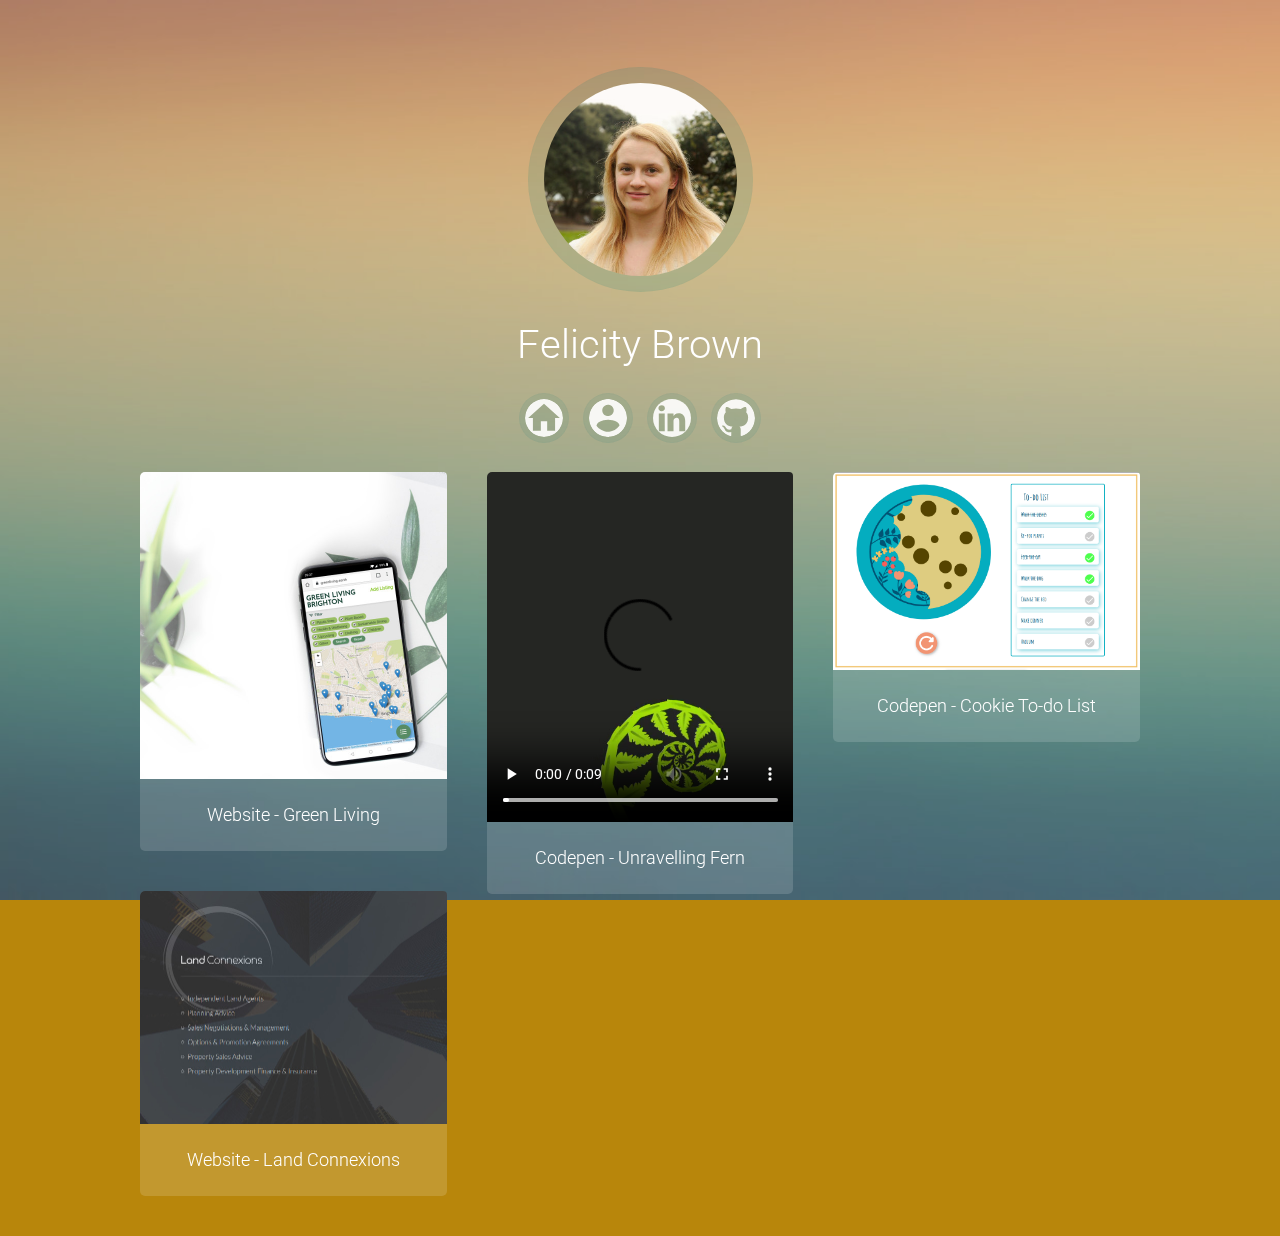
==== commit 7ec7edc0: "Project descriptions added, mobile view for this updated. Exit pop description screen added for both" ====
--- a/index.html
+++ b/index.html
@@ -1,26 +1,26 @@
 <!DOCTYPE html>
 <html>
   <head>
+    <meta charset="utf-8" />
     <title>Felicity Brown</title>
-    <link rel="stylesheet" href="style.css">
-    <link href="https://fonts.googleapis.com/css?family=Roboto:100,300,400&display=swap" rel="stylesheet">  
-    <meta name="viewport" content="width=device-width, initial-scale=1.0, maximum-scale=1.0, user-scalable=no"/>
+    <link rel="stylesheet" href="style.css" />
+    <link href="https://fonts.googleapis.com/css?family=Roboto:100,300,400&display=swap" rel="stylesheet" />  
+    <meta name="viewport" content="width=device-width, initial-scale=1.0, maximum-scale=1.0, user-scalable=no" />
     <meta name="description" content="A collection of my recent coding projects."/>
-
   </head>
   <body>
-      <div id="background"></div>
-      <div id="container">
-        <header class="header">
-          <span class="profilepicture">
-            <img src="media/felicity1.jpg">
-          </span>  
-          <h1>Felicity Brown</h1>
+    <div id="background"></div>
+    <div id="container">
+      <header class="header">
+        <span class="profilepicture">
+        <img src="media/felicity1.jpg" />
+        </span>  
+        <h1>Felicity Brown</h1>
           <ul class="icons">
-            <li><a title="Home" href="/"><img src="media/home-24px.svg"></a></li>
-            <li><a title="About me" href="aboutme.html"><img src="media/aboutmeicon.svg"></a></li>
-            <li><a title="LinkedIn" href="https://www.linkedin.com/in/felicity-brown-fb19/"><img src="media/linkedin.svg"></a></li>
-            <li><a title="GitHub" href="https://github.com/FelicityBrown"><img src="media/github.svg"></a></li>
+            <li><a title="Home" href="/"><img src="media/home-24px.svg"/></a></li>
+            <li><a title="About me" href="aboutme.html"><img src="media/aboutmeicon.svg" /></a></li>
+            <li><a title="LinkedIn" href="https://www.linkedin.com/in/felicity-brown-fb19/" /><img src="media/linkedin.svg" /></a></li>
+            <li><a title="GitHub" href="https://github.com/FelicityBrown"><img src="media/github.svg" /></a></li>
           </ul>
       </header>
       <section class="main">
@@ -29,57 +29,58 @@
           <!-- Column 1 -->
           <div class="column">
             <div class="card">
-                <div class="popup" onclick="myFunction('myPopupGL')">
-                    <img src="media/greenliving.jpeg">
-                    <h3>Website - Green Living</h3>
-                  <div class="popupcontainer" id="myPopupGL">
-                    <div class="popuptext"> 
-                      <img class="exit" src="media/cancel-24px.svg">
-                      <div class="popupmaintext">
-                        <h2>Green Living Website</h2>
-                        <h3><a href="https://greenliving.earth/">https://greenliving.earth/</a></h3>
-                        <p>Whilst learning design and web development, to expand my knowledge and skills I have focused on producing this Green Living website. I came up with the project whilst considering the barriers people may face when trying live a more sustainable life. Whilst developing this site I focused on producing a practical and useful website, all whilst learning further about different coding languages and design.</p>
-                        <p>To make the experience of the site engaging I have concentrated on user interaction through the use of JavaScript. This ensures that the user can navigate quickly around the site. As a site that is used on the go it was important to create a responsive layout, for use on all mobile devices and browsers. The constraints of adapting the site for smaller screens required me to implement techniques such modifying font-sizes and toggling layers for the map and directory views. Whilst developing this I have also considered how people use touch-screen devices and how this needs to be reflected in the design. This is shown in aspects such as the ‘pinch and zoom’ function on the map, and scrolling through the list of places.</p>
-                        <p>The technologies I have used so far on the back-end are Python and Django with a Model View Controller (MVC) approach. The custom Content Management System (CMS) I built ensures that the site is easy to maintain and expand. This will allow me to further expand the website to other areas of the country, in time, and create an Android and iOS app using the Application Programming Interface (API).</p>
-                        <p>Through developing this site I have focused on producing a user friendly and intuitive experience. This has been achieved through a cohesive colour scheme to reflect the environmental ethos and through attention to typography and white space of the site to create the perception of minimalism and professionalism. </p>
-                        <p>As part of marketing for the site I have created social media accounts to engage users visually. Through this I have expanded my photo editing and graphic design skills, using both Inkscape and GNU Image Manipulation Program (equivalent to Illustrator/Sketch and Photoshop respectively).  An example of using these can be seen in my Eco Advent calendar on Instagram, whereby I sourced and edited stock photography in a cohesive style that compliment the website. Vector tools such as Inkscape have also been beneficial in my projects for drawing icons and logos so that they are scalable to any size, whether on high resolution screens or printed.</p>
-                        <p>I have thoroughly enjoyed developing this website as it has been a way to combine both my passion for the environment and take charge of my learning, providing a real usable platform that I am able to continue to expand and adapt. Whilst developing this site and social media I have also really valued the opportunities it has provided to release my creativity and work on designing a site that I am proud of.</p>  
-                      </div>
-                    </div>
+              <div class="popup" onclick="togglePopup('myPopupGL')">
+                <img src="media/greenliving.jpeg"/>
+                <h3>Website - Green Living</h3>
+              </div>
+              <div class="popupcontainer" id="myPopupGL">
+                <div class="popuptext"> 
+                  <img class="exit" src="media/cancel-24px.svg" onclick="togglePopup('myPopupGL')"/>
+                  <div class="popupmaintext">
+                    <h2>Green Living Website</h2>
+                    <h3><a href="https://greenliving.earth/">https://greenliving.earth/</a></h3>
+                    <p>Whilst learning design and web development, to expand my knowledge and skills I have focused on producing this Green Living website. I came up with the project whilst considering the barriers people may face when trying live a more sustainable life. Whilst developing this site I focused on producing a practical and useful website, all whilst learning further about different coding languages and design.</p>
+                    <p>To make the experience of the site engaging I have concentrated on user interaction through the use of JavaScript. This ensures that the user can navigate quickly around the site. As a site that is used on the go it was important to create a responsive layout, for use on all mobile devices and browsers. The constraints of adapting the site for smaller screens required me to implement techniques such modifying font-sizes and toggling layers for the map and directory views. Whilst developing this I have also considered how people use touch-screen devices and how this needs to be reflected in the design. This is shown in aspects such as the ‘pinch and zoom’ function on the map, and scrolling through the list of places.</p>
+                    <p>The technologies I have used so far on the back-end are Python and Django with a Model View Controller (MVC) approach. The custom Content Management System (CMS) I built ensures that the site is easy to maintain and expand. This will allow me to further expand the website to other areas of the country, in time, and create an Android and iOS app using the Application Programming Interface (API).</p>
+                    <p>Through developing this site I have focused on producing a user friendly and intuitive experience. This has been achieved through a cohesive colour scheme to reflect the environmental ethos and through attention to typography and white space of the site to create the perception of minimalism and professionalism. </p>
+                    <p>As part of marketing for the site I have created social media accounts to engage users visually. Through this I have expanded my photo editing and graphic design skills, using both Inkscape and GNU Image Manipulation Program (equivalent to Illustrator/Sketch and Photoshop respectively).  An example of using these can be seen in my Eco Advent calendar on Instagram, whereby I sourced and edited stock photography in a cohesive style that compliment the website. Vector tools such as Inkscape have also been beneficial in my projects for drawing icons and logos so that they are scalable to any size, whether on high resolution screens or printed.</p>
+                    <p>I have thoroughly enjoyed developing this website as it has been a way to combine both my passion for the environment and take charge of my learning, providing a real usable platform that I am able to continue to expand and adapt. Whilst developing this site and social media I have also really valued the opportunities it has provided to release my creativity and work on designing a site that I am proud of.</p>  
                   </div>
                 </div>
+              </div>
             </div>
 
-                <div class="card">
-                  <div class="popup" onclick="myFunction('myPopupLC')">
-                        <img src="media/landconnexions.jpeg">
-                        <h3>Website - Land Connexions</h3>
-                      <div class="popupcontainer" id="myPopupLC">
-                        <div class="popuptext"> 
-                          <img class="exit" src="media/cancel-24px.svg">
-                          <div class="popupmaintext">
-                            <h2>Land Connexions</h2>
-                            <h3><a href="https://landconnexions.co.uk/">https://landconnexions.co.uk/</a></h3>
-                            <p>Land Connexions is a site that I was requested to create for a small start-up Business. Currently it is a simple, yet sophisticated, holding page reflecting the company’s pre-existing branding, until further content is provided.</p>
-                            <p>This project has allowed me to develop skills with working with a client. Discussing their ideas and vision for the site, taking inspiration from their pre-existing business cards, and as well as allowing me to input my own creative ideas in order to provide a cohesive and unified website in-line with their branding.</p>
-                          </div>
-                        </div>
-                      </div>
-                  </div> 
+            <div class="card">
+              <div class="popup" onclick="togglePopup('myPopupLC')">
+                <img src="media/landconnexions.jpeg" />
+                <h3>Website - Land Connexions</h3>
+              </div>
+              <div class="popupcontainer" id="myPopupLC">
+                <div class="popuptext"> 
+                  <img class="exit" src="media/cancel-24px.svg" onclick="togglePopup('myPopupLC')" />
+                  <div class="popupmaintext">
+                    <h2>Land Connexions</h2>
+                    <h3><a href="https://landconnexions.co.uk/">https://landconnexions.co.uk/</a></h3>
+                    <p>Land Connexions is a site that I was requested to create for a small start-up Business. Currently it is a simple, yet sophisticated, holding page reflecting the company’s pre-existing branding, until further content is provided.</p>
+                    <p>This project has allowed me to develop skills with working with a client. Discussing their ideas and vision for the site, taking inspiration from their pre-existing business cards, and as well as allowing me to input my own creative ideas in order to provide a cohesive and unified website in-line with their branding.</p>
+                  </div>
                 </div>
+              </div>
+            </div>
           </div>
 
-        <!-- Column 2 -->
+          <!-- Column 2 -->
           <div class="column">
             <div class="card">
-              <div class="popup" onclick="myFunction('myPopupFern')">
+              <div class="popup" onclick="togglePopup('myPopupFern')">
                 <video width="100%" controls autoplay loop="true">
-                  <source src="media/unravellingfern.mp4">
+                  <source src="media/unravellingfern.mp4" />
                  </video>
                 <h3>Codepen - Unravelling Fern</h3>
+              </div>
               <div class="popupcontainer" id="myPopupFern">
                 <div class="popuptext">
-                  <img class="exit" src="media/cancel-24px.svg">
+                  <img class="exit" src="media/cancel-24px.svg" onclick="togglePopup('myPopupFern')" />
                   <div class="popupmaintext">
                     <h2>Unravelling Fern</h2>
                     <h3><a href="https://codepen.io/felicity19/pen/LYVZEQg">Codepen Unravelling Fern</a></h3>
@@ -88,7 +89,7 @@
                     <p>The project intentionally does not include any JavaScript and was a way to explore the capabilities of pure CSS. Although the concept and execution of this was relatively straight-forward, using both HTML and CSS for the finished animation, I was able to explore and implement using keyframes, as well as working on the design aspect. Each segment of the fern is a child of the previous container which amplifies its parent’s movement.</p>
                     <p>I was keen to create the fern unravelling as was particularly interested in how the mathematics of fractals that occur in nature.</p>
                     <p>I feel that it brings another element to my page as the animation, with the green fern on the black background, is eye-catching and appealing.</p>
-                    <p>I have thoroughly enjoyed developing this website as it has been a way to combine both my passion for the environment and take charge of my learning, providing a real usable platform that I am able to continue to expand and adapt. Whilst developing this site I have also really valued the opportunity to release my creativity and work on designing a site that I am proud of.</p>              </div>
+                    <p>I have thoroughly enjoyed developing this website as it has been a way to combine both my passion for the environment and take charge of my learning, providing a real usable platform that I am able to continue to expand and adapt. Whilst developing this site I have also really valued the opportunity to release my creativity and work on designing a site that I am proud of.</p>              
                   </div>
                 </div>
               </div>
@@ -98,17 +99,33 @@
           <!-- Column 3 -->
           <div class="column">
             <div class="card">
-              <div class="popup" onclick="myFunction('myPopupCookie')">
-                  <img src="media/reactcookieprintscreen.png">
-                  <h3>Codepen - Cookie To-do List</h3>
-                <div class="popupcontainer" id="myPopupCookie">
-                  <div class="popuptext"> 
-                    <img class="exit" src="media/cancel-24px.svg">
-                    <div class="popupmaintext">
-                      <h2>React Cookie To-do List</h2>
-                      <h3><a href="https://codepen.io/felicity19/pen/gOaWxgd">Codepen React Cookie To-do List</a></h3>
-                      <p>Test</p>
+              <div class="popup" onclick="togglePopup('myPopupCookie')">
+                <img src="media/reactcookieprintscreen.png" />
+                <h3>Codepen - Cookie To-do List</h3>
+              </div>
+              <div class="popupcontainer" id="myPopupCookie">
+                <div class="popuptext"> 
+                  <img class="exit" src="media/cancel-24px.svg" onclick="togglePopup('myPopupCookie')" />
+                  <div class="popupmaintext">
+                    <h2>React Cookie To-do List</h2>
+                    <h3><a href="https://codepen.io/felicity19/pen/gOaWxgd">Codepen React Cookie To-do List</a></h3>
+                    <p>I started learning React as a way to organise code and create interactive User Interfaces (UIs). I also liked the idea of being able to create components once and re-use across future projects.</p>
+                    <p>The React Cookie To-do list project idea was to create a visually pleasing, fun tick list that I can develop further to become a useful app for people who want to achieve their goals.</p>
+                    <p>I used the Create React App tool on my local machine to start the project. This was useful because I was able to use the live code reloading and write code in a structure that follows best practices. When the project was complete, I was able to copy the code into a pen on Codepen to share with other users.</p>
+                    <div id="cookieprebulletpointp">
+                      <p>The app is made up of 4 components which interact with one another to keep the cookie bite synchronised with checking off items on the list. The components are:</p>
                     </div>
+                    <ul class="cookiebulletpoints">
+                      <li><strong>Cookiepage</strong> – this contains the state of the to-do items and whether they are ticked or not.</li>
+                      <ul>
+                        <li><strong>Cookie</strong> – this accepts the step number prop which related to how many tasks have been ticked off the list, and displays the SVG bites accordingly.</li>
+                        <li><strong>TodoList</strong> – this takes all of the state of the to-do items, looping over and rendering TodoListItems.</li>
+                        <ul>
+                          <li><strong>TodoListItem</strong> – this renders each item using name and checked props. When a TodoListItem is clicked it calls a function that updates the state in Cookiepage using React Hooks.</li>
+                        </ul>
+                      </ul>
+                    </ul> 
+                    <p>I enjoyed designing the images for this app in Inkscape as SVGs and experimenting with colour palettes and fonts to ensure that it looked decorative and exciting.</p>
                   </div>
                 </div>
               </div>
--- a/style.css
+++ b/style.css
@@ -129,7 +129,7 @@
 .thumbnails h3 {
     color: #ffffff;
     font-weight: 300;
-    line-height: 2.5;
+    line-height: 4;
     margin: 0;
     text-align: center;
     font-size: 18px;
@@ -155,7 +155,7 @@
 #aboutmeparagraph {
     box-shadow: inset 0 0 0 3px rgba(255, 255, 255, 0.2), 0 0 0.5em 0 rgb(90, 179, 173);
     border-radius: 5px;
-    background-color: rgba(2, 132, 123, 0.5);
+    background-color: rgba(2, 132, 123, 0.7);
     width: 1000px;
     margin: 0 auto 50px;
     padding: 55px;
@@ -165,7 +165,7 @@
     color: white;
     display: block;
     font-weight: 300;
-    line-height: 2.5;
+    line-height: 2;
     margin: 0;
     padding-bottom: 35px;
     font-size: 16px;
@@ -197,7 +197,7 @@
     width: 100%;
   }
   
-  .popup .popuptext {
+.popuptext {
     width: 1000px;
     Height: 600px;
     color: #fff;
@@ -208,36 +208,48 @@
     position: relative;
   }
 
+  .popuptext p{
+    text-align: left;
+    padding-bottom: 35px;
+    font-size: 16px;
+  }
+
+  .popuptext h2{
+    text-align: left;
+    margin: 0px;
+    font-size: 22px;
+  }
+
+  .popuptext h3{
+    text-align: left;
+    text-decoration: underline;
+    padding-bottom: 35px;
+    font-size: 18px;
+  }
+
+  .popuptext a{
+    text-align: left;
+    color: #fff; 
+    font-size: 18px;
+  }
+
+  #cookieprebulletpointp p {
+      padding-bottom: 5px;
+  }
+
+  .cookiebulletpoints {
+    font-size: 16px;
+    font-weight: 300;
+    line-height: 2.5;
+    padding-bottom: 35px;
+    padding-left: 15px;
+    margin: 0;
+  }
+
   .popupmaintext {
     overflow-y: auto;
     height: 100%;
     padding: 55px;
-  }
-
-  .popup .popuptext p{
-    text-align: left;
-    padding-bottom: 35px;
-    font-size: 16px;
-  }
-
-  .popup .popuptext h2{
-    text-align: left;
-    padding: 10px 0 5px 0;
-    margin: 0px;
-    font-size: 22px;
-  }
-
-  .popup .popuptext h3{
-    text-align: left;
-    text-decoration: underline;
-    padding-bottom: 35px;
-    font-size: 18px;
-  }
-
-  .popup .popuptext a{
-    text-align: left;
-    color: #fff; 
-    font-size: 18px;
   }
 
   .popupcontainer {
@@ -257,14 +269,13 @@
       height: 50px;
       width: 50px;
       border-radius: 100%;
-      padding: 5px;
       position: absolute;
-      top: 15px;
-      right: 15px;
+      top: -20px;
+      right: -20px;
   }
   
   /* Toggle this class when clicking on the popup container (hide and show the popup) */
-  .popup .show {
+  .show {
     visibility: visible;
     -webkit-animation: fadeIn 1s;
     animation: fadeIn 1s
@@ -307,7 +318,7 @@
     .thumbnails p {
         color: #ffffff;
         font-weight: 300;
-        line-height: 2.5;
+        line-height: 2;
         margin: 0;
         text-align: center; 
     }
@@ -318,23 +329,34 @@
         box-shadow: inset 0 0 0 0px rgba(255, 255, 255, 0.2), 0 0 0.5em 0 rgb(90, 179, 173);
     }
 
-    .popup .popuptext {
+    .popuptext {
         width: 100%;
         Height: 100%;
         margin: 0;
         font-size: 16px;
       }
 
-    .popup .popuptext h2 {
+    .popuptext p {
+        text-align: left;
+        padding-bottom: 30px;
+    }
+
+    .popuptext p:last-child {
+        padding-bottom: 20px;
+    }
+
+    .popuptext h2 {
         padding-top: 10px;
+        font-size: 20px;
+    }
+
+    .popuptext h3 {
+        padding-bottom: 30px;
     }
     
-    .popup .popuptext h2 {
-        font-size: 20px;
-    }
-
-    .popup .popuptext a {
+    .popuptext a {
         font-size: 18px;
+        padding: 0;
     }
 
     .popupmaintext {
@@ -342,12 +364,10 @@
     }
 
     .popupcontainer {
-        padding: 40px;
-    }
-
-    .popupcontainer img {
-        top: -20px;
-        right: -20px;
+        padding: 30px;
+    }
+    .cookiebulletpoints {
+        padding: 30px; 
     }
     
 }